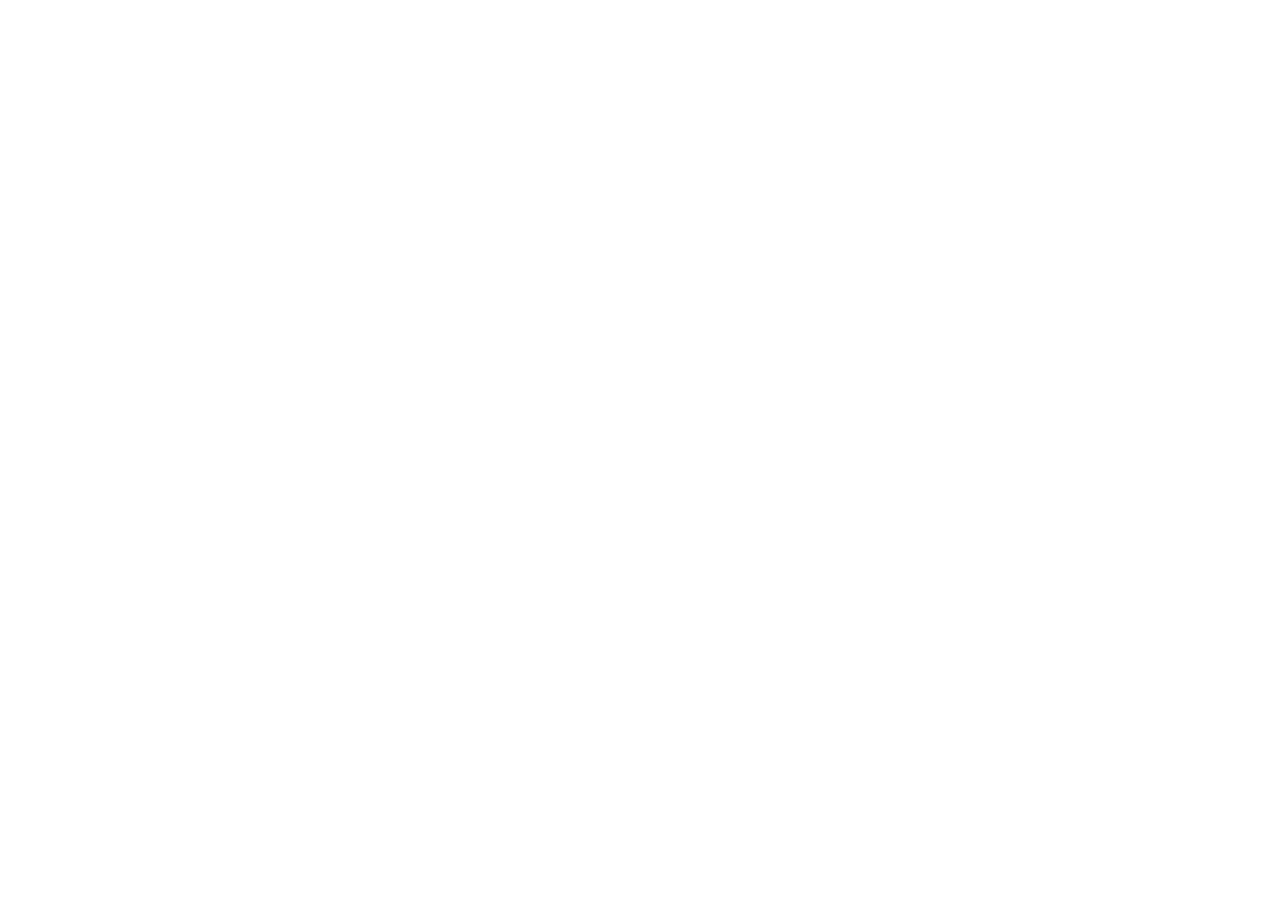
==== frontend-2-practice/index.html @ 8a83124d "Initial commit" ====
<!DOCTYPE html>
<html lang="ru">
  <head>
    <meta charset="UTF-8" />
    <meta name="viewport" content="width=device-width, initial-scale=1.0" />
    <title>Выбор даты и времени</title>
    <link rel="stylesheet" href="styles.css" />
  </head>
  <body>
    <div class="page">
      <!-- Перенесите вашу верстку. Удалите статичные данные. Подключите скрипт -->
    </div>
  </body>
</html>
---- frontend-2-practice/styles.css ----
/* Стили страницы.
   Скопируйте с предудущей практики. */

* {
  margin: 0;
  padding: 0;
  box-sizing: border-box;
}

body {
  min-height: 100vh;
  font-family: sans-serif;
}
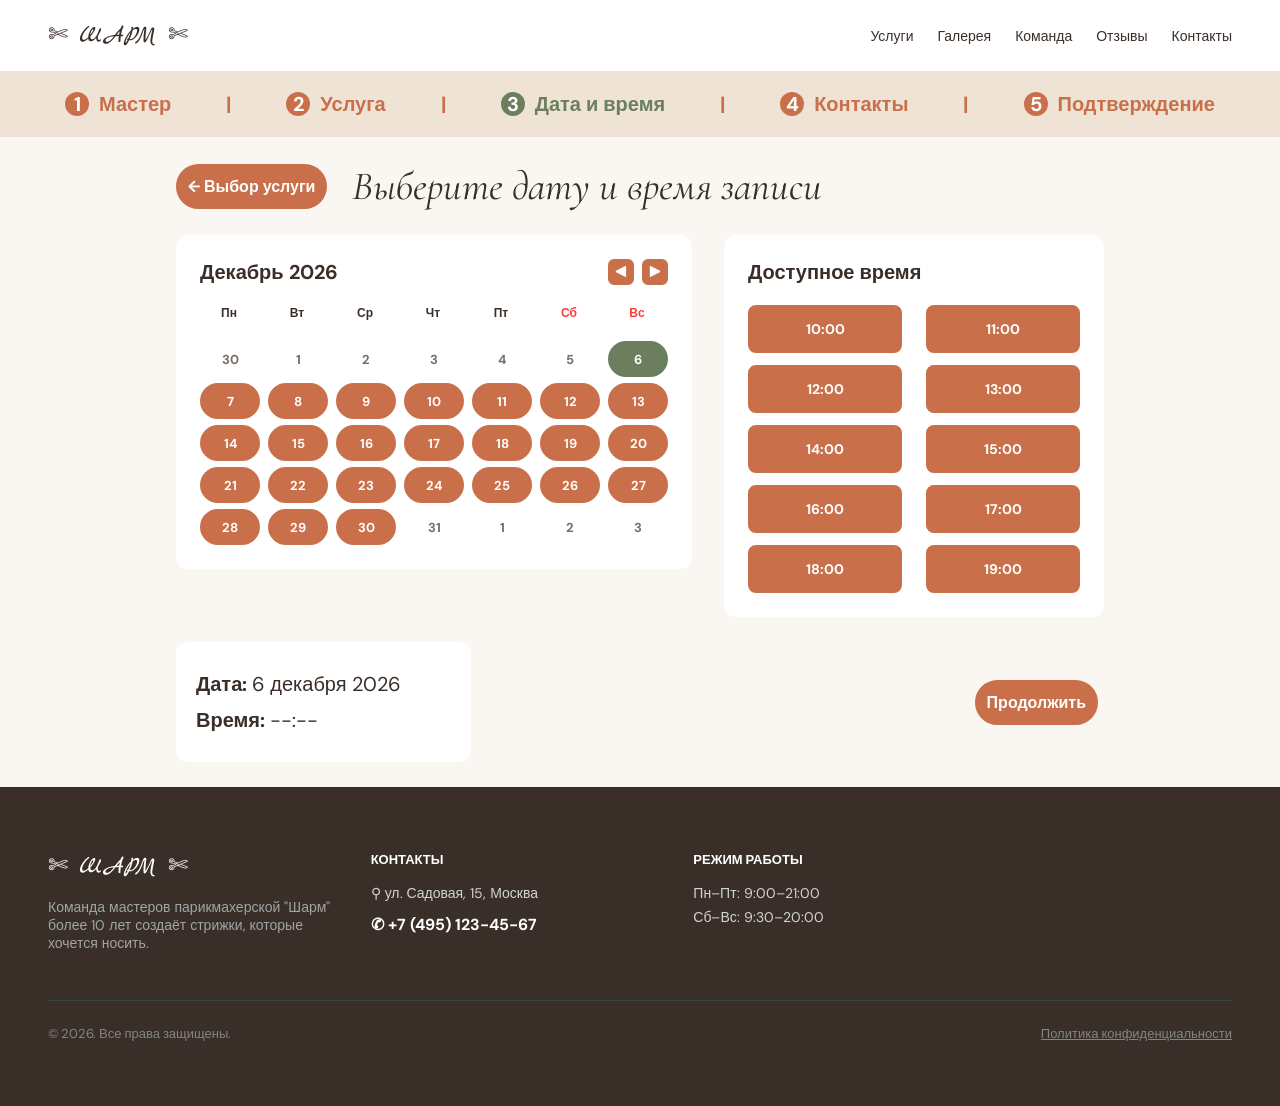
==== commit b28a35e2: "Задание 2. JavaScript" ====
--- a/frontend-2-practice/index.html
+++ b/frontend-2-practice/index.html
@@ -5,10 +5,138 @@
     <meta name="viewport" content="width=device-width, initial-scale=1.0" />
     <title>Выбор даты и времени</title>
     <link rel="stylesheet" href="styles.css" />
+    <link rel="preconnect" href="https://fonts.googleapis.com">
+    <link rel="preconnect" href="https://fonts.gstatic.com" crossorigin>
+    <link href="https://fonts.googleapis.com/css2?family=Marck+Script&display=swap" rel="stylesheet">
+    <link rel="preconnect" href="https://fonts.googleapis.com">
+    <link rel="preconnect" href="https://fonts.gstatic.com" crossorigin>
+    <link href="https://fonts.googleapis.com/css2?family=DM+Sans:ital,opsz,wght@0,9..40,100..1000;1,9..40,100..1000&display=swap" rel="stylesheet">
+    <link rel="preconnect" href="https://fonts.googleapis.com">
+    <link rel="preconnect" href="https://fonts.gstatic.com" crossorigin>
+    <link href="https://fonts.googleapis.com/css2?family=Cormorant+Garamond:ital,wght@0,300..700;1,300..700&display=swap" rel="stylesheet">
   </head>
+
+
   <body>
     <div class="page">
-      <!-- Перенесите вашу верстку. Удалите статичные данные. Подключите скрипт -->
+      <header class="header">
+        <div class="logo">
+          <button class="logo-header">✄ ШАРМ ✄</button>
+        </div>
+        <nav class="links">
+          <div class="nav-item">
+            <a href="#">Услуги</a>
+          </div>
+          <div class="nav-item">
+            <a href="#">Галерея</a>
+          </div>
+          <div class="nav-item">
+            <a href="#">Команда</a>
+          </div>
+          <div class="nav-item">
+            <a href="#">Отзывы</a>
+          </div>
+          <div class="nav-item">
+            <a href="#">Контакты</a>
+          </div>
+        </nav>
+      </header>
+
+
+      <main class="main">
+        <div class="stages">
+          <div class="stage">
+            <span class="number-stage">1</span>
+            <span>Мастер</span>
+          </div>
+          <p>|</p>
+          <div class="stage">
+            <span class="number-stage">2</span>
+            <span>Услуга</span>
+          </div>
+          <p>|</p>
+          <div class="stage">
+            <span class="number-active-stage">3</span>
+            <span class="name-active-stage">Дата и время</span>
+          </div>
+          <p>|</p>
+          <div class="stage">
+            <span class="number-stage">4</span>
+            <span>Контакты</span>
+          </div>
+          <p>|</p>
+          <div class="stage">
+            <span class="number-stage">5</span>
+            <span>Подтверждение</span>
+          </div>
+        </div>
+        <div class="working-area">
+          <div class="info">
+            <div class="first-wa">
+              <button class="system-button back-button">← Выбор услуги</button>
+              <h1 class="header-wa">Выберите дату и время записи</h1>
+            </div>
+            <div class="second-wa">
+              <div class="calendar">
+                <div class="calendar-header">
+                  <h2 class="name-month"></h2>
+                  <div class="month-buttons">
+                    <button class="button-arrow last-month">⯇</button>
+                    <button class="button-arrow next-month">⯈</button>
+                  </div>
+                </div>
+                <div class="name-days">
+                  <p class="day">Пн</p>
+                  <p class="day">Вт</p>
+                  <p class="day">Ср</p>
+                  <p class="day">Чт</p>
+                  <p class="day">Пт</p>
+                  <p class="day weekend">Сб</p>
+                  <p class="day weekend">Вс</p>
+                </div>
+                <div class="weeks"></div>
+              </div>
+              <div class="time">
+                <h2 class="header-time">Доступное время</h2>
+                <div class="lines-time"> </div>
+              </div>
+            </div>
+            <div class="third-wa">
+              <div class="date-time"></div>
+              <button class="system-button continue-button">Продолжить</button>
+            </div>
+          </div>
+        </div>
+      </main>
+
+
+      <footer class="footer">
+        <div class="footer-top">
+          <div class="footer-top-left">
+            <span class="logo-footer">✄ ШАРМ ✄</span>
+            <p class="text-description">Команда мастеров парикмахерской "Шарм" более 10 лет создаёт стрижки, которые хочется носить.</p>
+          </div>
+          <div class="footer-top-middle">
+            <p class="header-footer-coloumn">Контакты</p>
+            <div class="contacts">
+              <a href="#" class="address">⚲ ул. Садовая, 15, Москва</a>
+              <a href="#" class="phone">✆ +7 (495) 123-45-67</a>
+            </div>
+          </div>
+          <div class="footer-top-right">
+            <p class="header-footer-coloumn">Режим работы</p>
+            <div class="operating-hours">
+              <p>Пн–Пт: 9:00–21:00</p>
+              <p>Сб–Вс: 9:30–20:00</p>
+            </div>
+          </div>
+        </div>
+        <div class="footer-bottom">
+          <p class="footer-bottom-left">© 2026. Все права защищены.</p>
+          <a href="#" class="footer-bottom-right">Политика конфиденциальности</a>
+        </div>
+      </footer>
     </div>
+    <script src="script.js"></script>
   </body>
 </html>
--- a/frontend-2-practice/styles.css
+++ b/frontend-2-practice/styles.css
@@ -1,6 +1,3 @@
-/* Стили страницы.
-   Скопируйте с предудущей практики. */
-
 * {
   margin: 0;
   padding: 0;
@@ -9,5 +6,618 @@
 
 body {
   min-height: 100vh;
-  font-family: sans-serif;
-}
+  font-family: 'DM Sans', sans-serif;
+}
+
+.page {
+  min-height: 100vh;
+}
+
+h1, h2 {
+  margin: 0;
+  font-weight: inherit;
+  font-size: inherit;
+}
+
+.header {
+  display: flex;
+  padding: 20px 48px;
+  justify-content: space-between;
+  align-items: center;
+  background-color: #FFFFFF;
+  color: #3A2E28;
+}
+
+.logo-header {
+  font-family: 'Marck Script';
+  font-size: 24px;
+  white-space: nowrap;
+  background: none;
+  border: none;
+  padding: 0;
+  color: #3A2E28;
+  cursor: pointer;
+} 
+
+.links {
+  display: flex;
+  flex-direction: row;
+  align-items: center;
+  gap: 24px;
+}
+
+.nav-item a {
+  color: #3A2E28;
+  text-decoration: none;
+  font-family: 'DM Sans', sans-serif;
+  font-size: 14px;
+}
+
+.main {
+  background-color: #FAF7F2;
+}
+
+.stages {
+  display: flex;
+  align-items: center;
+  flex-direction: row;
+  gap: 20px;
+  padding: 20px 30px;
+  justify-content: space-evenly;
+  background-color: #EEE3D5;
+  color: #C96F4A;
+  font-size: 20px;
+  font-weight: bold;
+  white-space: nowrap;
+}
+
+.stage {
+  display: flex;
+  align-items: center;
+  flex-direction: row;
+  gap: 10px;
+}
+
+.number-stage {
+  display: flex;
+  justify-content: center;
+  align-items: center;
+  width: 24px;
+  height: 24px;
+  background-color: #C96F4A;
+  color: #FFFFFF; 
+  border-radius: 50%;
+}
+
+.number-active-stage {
+  display: flex;
+  justify-content: center;
+  align-items: center;
+  width: 24px;
+  height: 24px;
+  background-color: #6B7F5E;
+  color: #FFFFFF; 
+  border-radius: 100px;
+}
+
+.name-active-stage {
+  color: #6B7F5E;
+}
+
+.working-area {
+  display: flex;
+  flex-direction: column;
+  align-items: center;
+}
+
+.info {
+  display: flex;
+  justify-content: space-between;
+  flex-direction: column;
+  align-items: flex-start;
+  padding: 25px;
+  gap: 25px;
+}
+
+.first-wa {
+  display: flex;
+  flex-direction: row;
+  justify-content: flex-start;
+  align-items: center;
+  gap: 25px;
+  white-space: nowrap;
+}
+
+.system-button {
+  display: flex;
+  justify-content: center;
+  align-items: center;
+  height: 45px;
+  background-color: #C96F4A;
+  border-radius: 100px;
+  padding: 10px;
+  border: 2px solid #C96F4A;
+  box-sizing: border-box;
+  cursor: pointer;
+  color: #FFFFFF; 
+  font-family: 'DM Sans', sans-serif;
+  font-size: 16px;
+  font-weight: bold;
+}
+
+.system-button:hover, .active-day:hover, .button-arrow:hover, .active-time:hover {
+  background-color: #FFAB88;
+}
+
+.system-button:active, .active-day:active, .button-arrow:active, .active-time:active {
+  background-color: #965337;
+}
+
+.logo-header:focus-visible, .system-button:focus-visible, .active-day:focus-visible, .selected-day:focus-visible, .button-arrow:focus-visible, .active-time:focus-visible, .selected-time:focus-visible {
+  outline: 3px solid #6B7F5E;
+  outline-offset: 2px;
+}
+
+.header-wa {
+  font-size: 40px;
+  font-family: 'Cormorant Garamond';
+  font-style: italic;
+  color: #3A2E28;
+}
+
+.second-wa {
+  display: flex;
+  flex-direction: row;
+  align-items: flex-start;
+  justify-content: space-between;
+  gap: 32px;
+}
+
+.calendar{
+  border-radius: 12px;
+  background-color: #FFFFFF;
+  padding: 24px;
+  display: flex;
+  flex-direction: column;
+  gap: 20px;
+  flex: 1;
+  min-width: 0;
+}
+
+.calendar-header {
+  display: flex;
+  flex-direction: row;
+  align-items: center;
+  justify-content: space-between;
+}
+
+.name-month {
+  font-size: 20px;
+  color:#3A2E28;
+  font-weight: bold;
+}
+
+.month-buttons {
+  display: flex;
+  flex-direction: row;
+  align-items: center;
+  gap: 8px;
+}
+
+.button-arrow {
+  display: flex;
+  justify-content: center;
+  align-items: center;
+  height: 26px;
+  width: 26px;
+  background-color: #C96F4A;
+  border-radius: 6px;
+  border: 2px solid #C96F4A;
+  cursor: pointer;
+  color: #FFFFFF; 
+  font-family: 'DM Sans', sans-serif;
+  font-size: 13px;
+  font-weight: bold;
+}
+
+.name-days {
+  display: flex;
+  flex-direction: row;
+  align-items: center;
+  justify-content: flex-start;
+  padding: 0px 11px;
+  gap: 32px;
+}
+
+.day {
+  width: 36px;
+  display: flex;
+  align-items: center;
+  justify-content: space-evenly;
+  color:#3A2E28;
+  font-size: 12px;
+  font-weight: bold;
+}
+
+.weekend {
+  color: #FF3C3C;
+}
+
+.weeks {
+  display: flex;
+  flex-direction: column;
+  align-items: flex-start;
+  gap: 6px;
+}
+
+.week {
+  display: flex;
+  align-items: center;
+  flex-direction: row;
+  gap: 8px;
+}
+
+.button-day {
+  display: flex;
+  justify-content: center;
+  align-items: center;
+  height: 36px;
+  width: 60px;
+  font-family: 'DM Sans', sans-serif;
+  font-size: 13px;
+  font-weight: bold;
+}
+
+.inactive-day {
+  background-color: #FFFFFF;
+  border: 2px solid #FFFFFF;
+  cursor: not-allowed;
+  color: #7A6E64; 
+
+}
+
+.active-day {
+  background-color: #C96F4A;
+  border-radius: 100px;
+  border: 2px solid #C96F4A;
+  cursor: pointer;
+  color: #FFFFFF; 
+}
+
+.selected-day {
+  background-color: #6B7F5E;
+  border-radius: 100px;
+  border: 2px solid #6B7F5E;
+  cursor: pointer;
+  color: #FFFFFF; 
+}
+
+.time {
+  display: flex;
+  flex-direction: column;
+  align-items: flex-start;
+  gap: 20px;
+  background-color: #FFFFFF;
+  border-radius: 12px;
+  padding: 24px;
+  gap: 20px;
+}
+
+.lines-time {
+  display: flex;
+  flex-direction: column;
+  align-items: center;
+  gap: 12px;
+}
+
+.line-time {
+  display: flex;
+  flex-direction: row;
+  align-items: center;
+  gap: 24px;
+}
+
+.header-time {
+  color:#3A2E28;
+  font-size: 20px;
+  font-weight: bold;
+}
+
+.button-time {
+  display: flex;
+  justify-content: center;
+  align-items: center;
+  height: 48px;
+  width: 154px;
+  border-radius: 8px;
+  font-family: 'DM Sans', sans-serif;
+  font-size: 14px;
+  font-weight: bold;
+}
+
+.inactive-time {
+  background-color: #FFB9B9;
+  border: 2px solid #FF0000;
+  cursor: not-allowed;
+  color: #3A2E28; 
+}
+
+.active-time {
+  background-color: #C96F4A;
+  border: 2px solid #C96F4A;
+  cursor: pointer;
+  color: #FFFFFF; 
+}
+
+.selected-time {
+  background-color: #6B7F5E;
+  border: 2px solid #6B7F5E;
+  color: #FFFFFF; 
+}
+
+.empty-time {
+  height: 48px;
+  width: 154px;
+  background-color: #FFFFFF;
+  border: 2px solid #FFFFFF;
+}
+
+.third-wa {
+  width: 922px;
+  display: flex;
+  flex-direction: row;
+  align-items: center;
+  justify-content: space-between;
+}
+
+.date-time {
+  height: 120px;
+  width: 295px;
+  display: flex;
+  flex-direction: column;
+  align-items: flex-start;
+  justify-content: center;
+  gap: 10px;
+  background-color: #FFFFFF;
+  border-radius: 12px;
+  padding: 20px;
+  color: #3A2E28;
+  font-size: 20px;
+  white-space: nowrap;
+}
+
+.header-date-time {
+  font-weight: bold;
+}
+
+.footer {
+  background-color: #3A2E28;
+  padding: 64px 48px;
+  display: flex;
+  flex-direction: column;
+  gap: 48px;
+}
+
+.footer-top {
+  display: flex;
+  align-items: flex-start;
+  justify-content: flex-start;
+  gap: 40px;
+}
+
+.footer-top-left {
+  max-width: 282.67px;
+  display: flex;
+  flex-direction: column;
+  align-items: flex-start;
+  gap: 16px;
+  flex-shrink: 0;
+}
+
+.logo-footer{
+  color: #FFFFFF;
+  font-family: 'Marck Script';
+  font-size: 24px;
+  min-width: 158px;
+}
+
+.text-description {
+  color: #A0A5A5;
+  font-size: 14px;
+}
+
+.header-footer-coloumn {
+  color:#FFFFFF;
+  font-size: 13px;
+  font-weight: bold;
+  text-transform: uppercase;
+}
+
+.footer-top-middle {
+  display: flex;
+  flex-direction: column;
+  align-items: flex-start;
+  min-width: 282.67px;
+  gap: 16px;
+}
+
+.contacts {
+  display: flex;
+  flex-direction: column;
+  align-items: flex-start;
+  gap: 12px;
+}
+
+.address {
+  text-decoration: none;
+  color: #D0D5D5;
+  font-size: 14px;
+}
+
+.phone {
+  text-decoration: none;
+  color: #FFFFFF;
+  font-size: 16px;
+  font-weight: bold;
+}
+
+.footer-top-right {
+  display: flex;
+  flex-direction: column;
+  align-items: flex-start;
+  gap: 16px;
+  min-width: 282.67px;
+}
+
+.operating-hours {
+  display: flex;
+  flex-direction: column;
+  align-items: flex-start;
+  gap: 6px;
+  color: #D0D5D5;
+  font-size: 14px;
+}
+
+.footer-bottom {
+    display: flex;
+    justify-content: space-between;
+    align-items: center;
+    flex-direction: row;
+    padding-top: 24px;
+    border-top: 1px solid #3D4243;
+}
+
+.footer-bottom-left, .footer-bottom-right {
+  color: #808585;
+  font-size: 13px;
+  flex-shrink: 0;
+}
+
+@media (max-width: 1024px) {
+  .stages {
+    flex-wrap: wrap;
+    justify-content: center;
+    font-size: 16px;
+    gap: 12px;
+  }
+  
+  .info {
+    display: flex;
+    flex-direction: column;
+    align-items: center;
+    padding: 25px;
+    gap: 25px;
+  }
+
+  .second-wa {
+    display: flex;
+    flex-direction: column;
+    align-items: center;
+    gap: 25px;
+  }
+
+  .third-wa {
+    display: flex;
+    flex-direction: column;
+    align-items: stretch;
+    width: auto;
+    gap: 25px;
+  }
+
+  .footer-top {
+    display: flex;
+    flex-direction: column;
+    align-items: flex-start;
+    gap: 24px;
+  }
+}
+
+@media (max-width: 768px) {
+  .stages > p {
+    display: none;
+  }
+
+  .header {
+    display: flex;
+    padding: 10px 14px;
+    flex-direction: column;
+    align-items: center;
+    gap: 12px;
+  }
+
+  .links {
+    flex-wrap: wrap;
+    justify-content: center;
+    font-size: 16px;
+    gap: 12px;
+  }
+
+  .first-wa {
+    display: flex;
+    flex-direction: column;
+    align-items: flex-start;
+    gap: 12px;
+    white-space: normal;
+  }
+
+  .header-wa {
+    font-size: 32px;
+  }
+
+  .info, .second-wa {
+    gap: 17px;
+  }
+
+  .calendar {
+    padding: 12px;
+    gap: 10px;
+  }
+
+  .name-days {
+    display: flex;
+    flex-direction: row;
+    align-items: center;
+    justify-content: flex-start;
+    padding: 0px;
+    gap: 3px;
+  }
+
+  .week {
+    gap: 6px;
+  }
+
+  .button-day {
+    width: 33px;
+    height: 33px;
+    font-size: 13px;
+  }
+
+  .time {
+    padding: 12px;
+  }
+
+  .button-time {
+    width: 125px;
+    height: 40px;
+  }
+
+  .line-time {
+    gap: 12px;
+  }
+
+  .date-time {
+    width: 100%;
+    height: auto;
+  }
+
+  .third-wa {
+    gap: 25px;
+  }
+
+  .footer-bottom {
+    display: flex;
+    flex-direction: column;
+    align-items: flex-start;
+    gap: 12px;
+  }
+}
